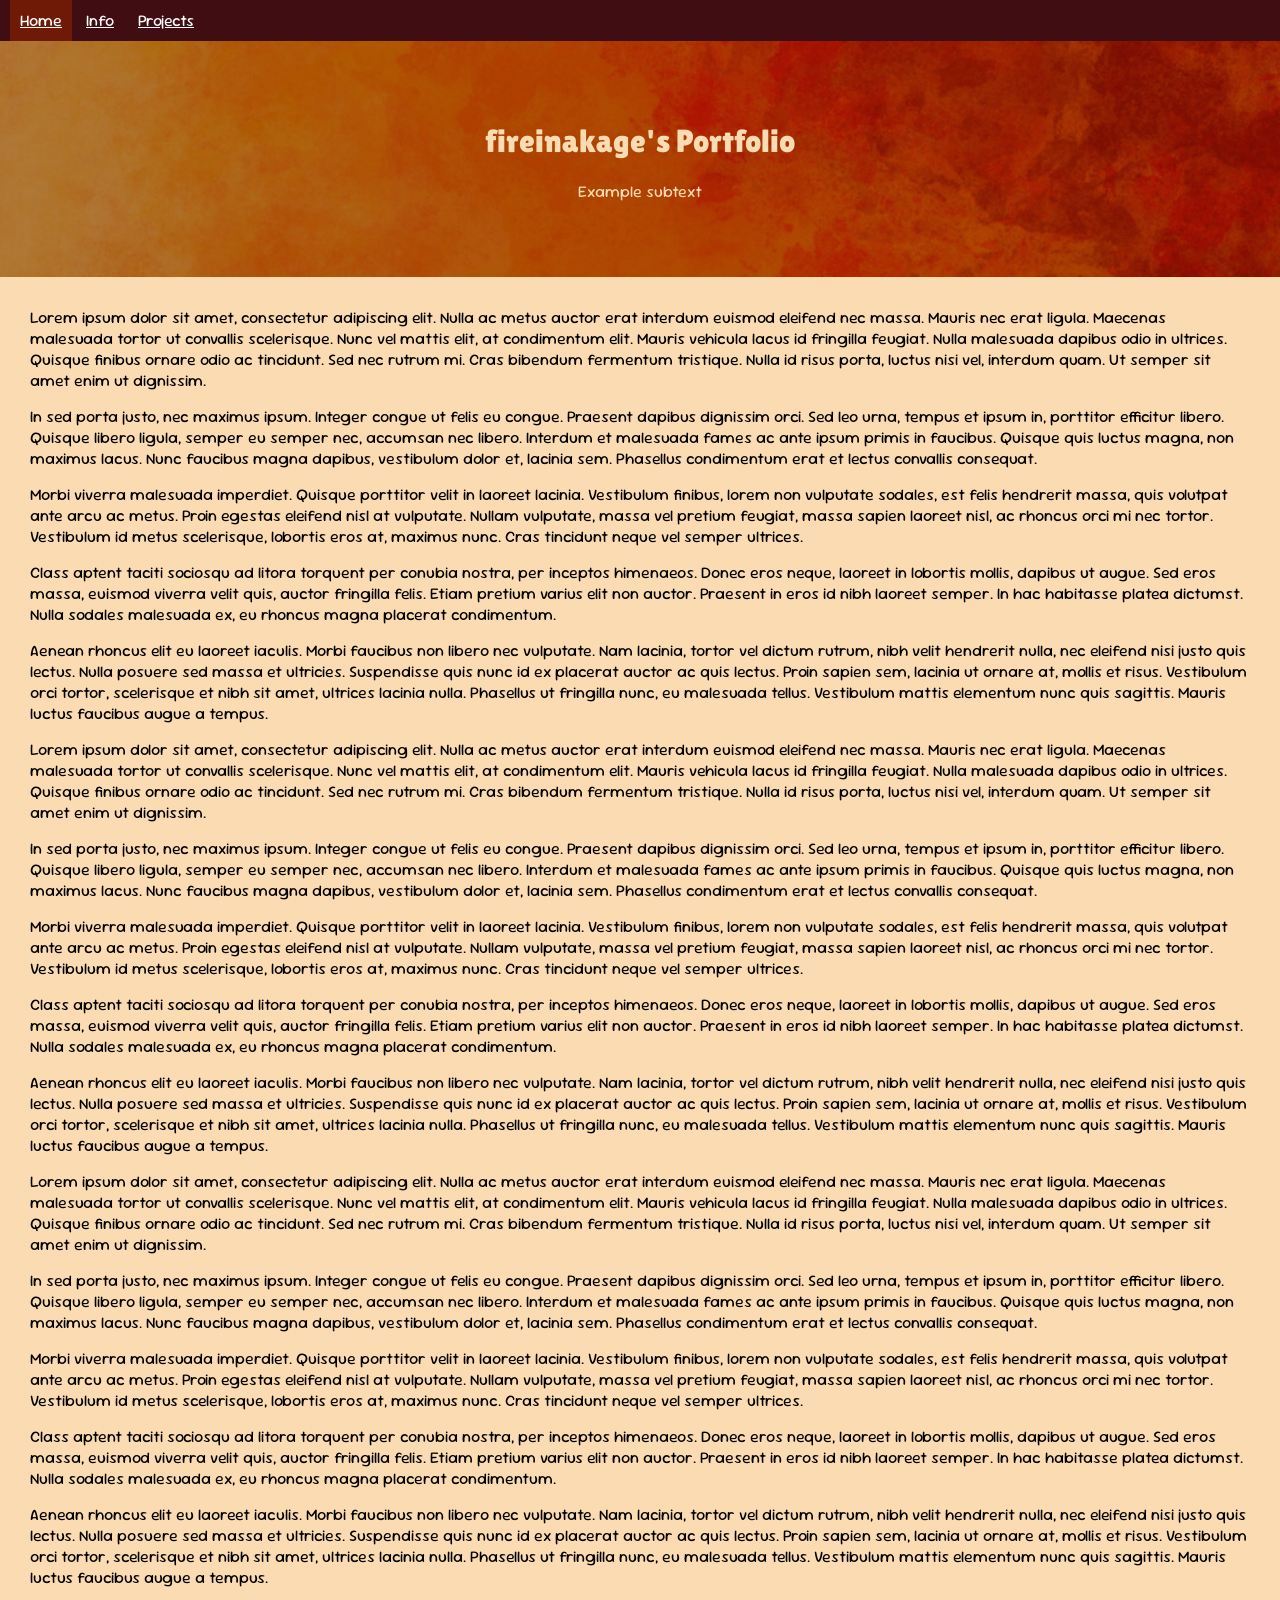
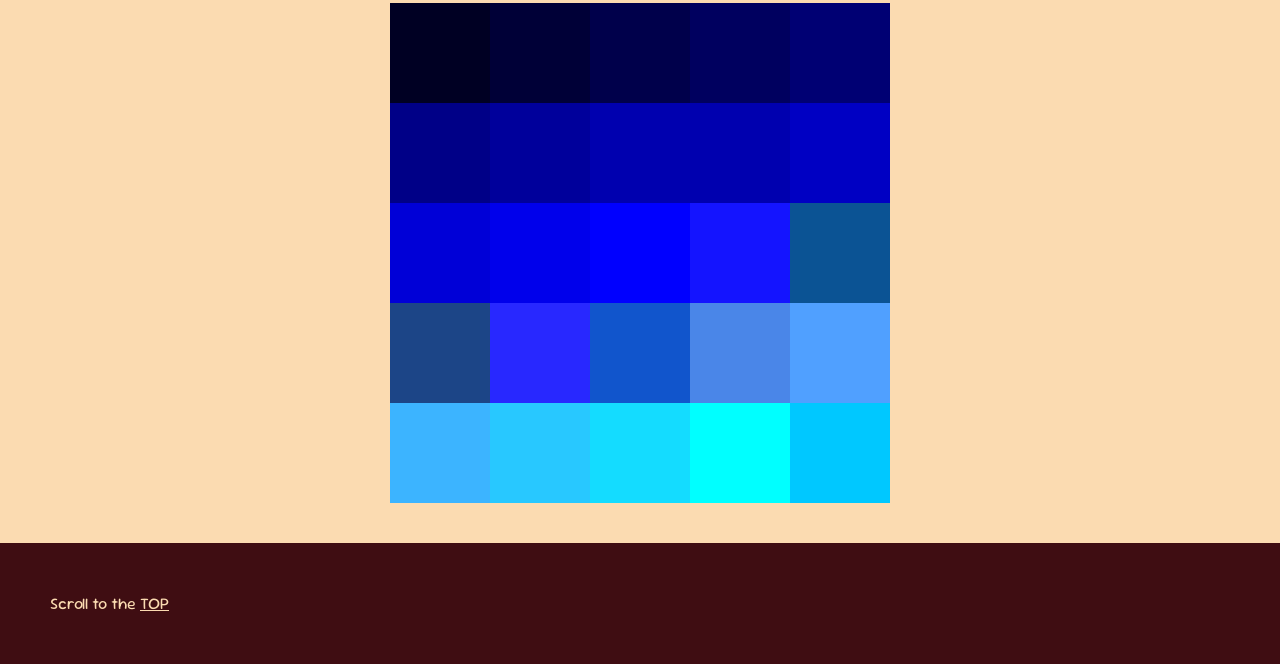
==== index.html @ 693ea0b7 "Refactor code structure for improved readability and maintainability" ====
<!DOCTYPE html>
<html>

<head>
    <title>fireinakage's Portfolio</title>
    <link rel="stylesheet" href="styles.css">
    <link rel="icon" type="image/x-icon" href="images/favicon.svg">
</head>

<body>
    <nav>
        <a id="activepage" href="/">Home</a>
        <a href="info.html">Info</a>
        <a href="projects/">Projects</a>
    </nav>
    <div class="header">
        <h1>fireinakage's Portfolio</h1>
        <p>Example subtext</p>
    </div>
    <div id="body">
        <p>Lorem ipsum dolor sit amet, consectetur adipiscing elit. Nulla ac metus auctor erat interdum euismod eleifend nec
            massa. Mauris nec erat ligula. Maecenas malesuada tortor ut convallis scelerisque. Nunc vel mattis elit, at
            condimentum elit. Mauris vehicula lacus id fringilla feugiat. Nulla malesuada dapibus odio in ultrices. Quisque
            finibus ornare odio ac tincidunt. Sed nec rutrum mi. Cras bibendum fermentum tristique. Nulla id risus porta,
            luctus nisi vel, interdum quam. Ut semper sit amet enim ut dignissim.</p>
        <p>In sed porta justo, nec maximus ipsum. Integer congue ut felis eu congue. Praesent dapibus dignissim orci. Sed
            leo urna, tempus et ipsum in, porttitor efficitur libero. Quisque libero ligula, semper eu semper nec, accumsan
            nec libero. Interdum et malesuada fames ac ante ipsum primis in faucibus. Quisque quis luctus magna, non maximus
            lacus. Nunc faucibus magna dapibus, vestibulum dolor et, lacinia sem. Phasellus condimentum erat et lectus
            convallis consequat.</p>
        <p>Morbi viverra malesuada imperdiet. Quisque porttitor velit in laoreet lacinia. Vestibulum finibus, lorem non
            vulputate sodales, est felis hendrerit massa, quis volutpat ante arcu ac metus. Proin egestas eleifend nisl at
            vulputate. Nullam vulputate, massa vel pretium feugiat, massa sapien laoreet nisl, ac rhoncus orci mi nec
            tortor. Vestibulum id metus scelerisque, lobortis eros at, maximus nunc. Cras tincidunt neque vel semper
            ultrices.</p>
        <p>Class aptent taciti sociosqu ad litora torquent per conubia nostra, per inceptos himenaeos. Donec eros neque,
            laoreet in lobortis mollis, dapibus ut augue. Sed eros massa, euismod viverra velit quis, auctor fringilla
            felis. Etiam pretium varius elit non auctor. Praesent in eros id nibh laoreet semper. In hac habitasse platea
            dictumst. Nulla sodales malesuada ex, eu rhoncus magna placerat condimentum.</p>
        <p>Aenean rhoncus elit eu laoreet iaculis. Morbi faucibus non libero nec vulputate. Nam lacinia, tortor vel dictum
            rutrum, nibh velit hendrerit nulla, nec eleifend nisi justo quis lectus. Nulla posuere sed massa et ultricies.
            Suspendisse quis nunc id ex placerat auctor ac quis lectus. Proin sapien sem, lacinia ut ornare at, mollis et
            risus. Vestibulum orci tortor, scelerisque et nibh sit amet, ultrices lacinia nulla. Phasellus ut fringilla
            nunc, eu malesuada tellus. Vestibulum mattis elementum nunc quis sagittis. Mauris luctus faucibus augue a
            tempus.</p>
        <p>Lorem ipsum dolor sit amet, consectetur adipiscing elit. Nulla ac metus auctor erat interdum euismod eleifend nec
            massa. Mauris nec erat ligula. Maecenas malesuada tortor ut convallis scelerisque. Nunc vel mattis elit, at
            condimentum elit. Mauris vehicula lacus id fringilla feugiat. Nulla malesuada dapibus odio in ultrices. Quisque
            finibus ornare odio ac tincidunt. Sed nec rutrum mi. Cras bibendum fermentum tristique. Nulla id risus porta,
            luctus nisi vel, interdum quam. Ut semper sit amet enim ut dignissim.</p>
        <p>In sed porta justo, nec maximus ipsum. Integer congue ut felis eu congue. Praesent dapibus dignissim orci. Sed
            leo urna, tempus et ipsum in, porttitor efficitur libero. Quisque libero ligula, semper eu semper nec, accumsan
            nec libero. Interdum et malesuada fames ac ante ipsum primis in faucibus. Quisque quis luctus magna, non maximus
            lacus. Nunc faucibus magna dapibus, vestibulum dolor et, lacinia sem. Phasellus condimentum erat et lectus
            convallis consequat.</p>
        <p>Morbi viverra malesuada imperdiet. Quisque porttitor velit in laoreet lacinia. Vestibulum finibus, lorem non
            vulputate sodales, est felis hendrerit massa, quis volutpat ante arcu ac metus. Proin egestas eleifend nisl at
            vulputate. Nullam vulputate, massa vel pretium feugiat, massa sapien laoreet nisl, ac rhoncus orci mi nec
            tortor. Vestibulum id metus scelerisque, lobortis eros at, maximus nunc. Cras tincidunt neque vel semper
            ultrices.</p>
        <p>Class aptent taciti sociosqu ad litora torquent per conubia nostra, per inceptos himenaeos. Donec eros neque,
            laoreet in lobortis mollis, dapibus ut augue. Sed eros massa, euismod viverra velit quis, auctor fringilla
            felis. Etiam pretium varius elit non auctor. Praesent in eros id nibh laoreet semper. In hac habitasse platea
            dictumst. Nulla sodales malesuada ex, eu rhoncus magna placerat condimentum.</p>
        <p>Aenean rhoncus elit eu laoreet iaculis. Morbi faucibus non libero nec vulputate. Nam lacinia, tortor vel dictum
            rutrum, nibh velit hendrerit nulla, nec eleifend nisi justo quis lectus. Nulla posuere sed massa et ultricies.
            Suspendisse quis nunc id ex placerat auctor ac quis lectus. Proin sapien sem, lacinia ut ornare at, mollis et
            risus. Vestibulum orci tortor, scelerisque et nibh sit amet, ultrices lacinia nulla. Phasellus ut fringilla
            nunc, eu malesuada tellus. Vestibulum mattis elementum nunc quis sagittis. Mauris luctus faucibus augue a
            tempus.</p>
        <p>Lorem ipsum dolor sit amet, consectetur adipiscing elit. Nulla ac metus auctor erat interdum euismod eleifend nec
            massa. Mauris nec erat ligula. Maecenas malesuada tortor ut convallis scelerisque. Nunc vel mattis elit, at
            condimentum elit. Mauris vehicula lacus id fringilla feugiat. Nulla malesuada dapibus odio in ultrices. Quisque
            finibus ornare odio ac tincidunt. Sed nec rutrum mi. Cras bibendum fermentum tristique. Nulla id risus porta,
            luctus nisi vel, interdum quam. Ut semper sit amet enim ut dignissim.</p>
        <p>In sed porta justo, nec maximus ipsum. Integer congue ut felis eu congue. Praesent dapibus dignissim orci. Sed
            leo urna, tempus et ipsum in, porttitor efficitur libero. Quisque libero ligula, semper eu semper nec, accumsan
            nec libero. Interdum et malesuada fames ac ante ipsum primis in faucibus. Quisque quis luctus magna, non maximus
            lacus. Nunc faucibus magna dapibus, vestibulum dolor et, lacinia sem. Phasellus condimentum erat et lectus
            convallis consequat.</p>
        <p>Morbi viverra malesuada imperdiet. Quisque porttitor velit in laoreet lacinia. Vestibulum finibus, lorem non
            vulputate sodales, est felis hendrerit massa, quis volutpat ante arcu ac metus. Proin egestas eleifend nisl at
            vulputate. Nullam vulputate, massa vel pretium feugiat, massa sapien laoreet nisl, ac rhoncus orci mi nec
            tortor. Vestibulum id metus scelerisque, lobortis eros at, maximus nunc. Cras tincidunt neque vel semper
            ultrices.</p>
        <p>Class aptent taciti sociosqu ad litora torquent per conubia nostra, per inceptos himenaeos. Donec eros neque,
            laoreet in lobortis mollis, dapibus ut augue. Sed eros massa, euismod viverra velit quis, auctor fringilla
            felis. Etiam pretium varius elit non auctor. Praesent in eros id nibh laoreet semper. In hac habitasse platea
            dictumst. Nulla sodales malesuada ex, eu rhoncus magna placerat condimentum.</p>
        <p>Aenean rhoncus elit eu laoreet iaculis. Morbi faucibus non libero nec vulputate. Nam lacinia, tortor vel dictum
            rutrum, nibh velit hendrerit nulla, nec eleifend nisi justo quis lectus. Nulla posuere sed massa et ultricies.
            Suspendisse quis nunc id ex placerat auctor ac quis lectus. Proin sapien sem, lacinia ut ornare at, mollis et
            risus. Vestibulum orci tortor, scelerisque et nibh sit amet, ultrices lacinia nulla. Phasellus ut fringilla
            nunc, eu malesuada tellus. Vestibulum mattis elementum nunc quis sagittis. Mauris luctus faucibus augue a
            tempus.</p>

        <img src="images/blueimg.png" alt="a grid of different blue pixels">
    </div>
    
    <div class="footer">
        <p> Scroll to the <a href="#activepage"> TOP</a></p>
    </div>
    <script src="main.js"></script>
</body>

</html>
---- styles.css ----
@import url('https://fonts.googleapis.com/css2?family=Lilita+One&family=Sour+Gummy:ital,wght@0,100..900;1,100..900&display=swap');

:root { 
    --navajo-white: #fbdbb1ff;
    --sunlit-clay: #fcb35fff;
    --pumpkin-spice: #ff8c42ff;
    --molten-lava-lighter: rgb(136, 40, 19);
    --molten-lava: #6f1a07ff;
    --rich-mahogany: #3f0d12ff; 
}

html {
    scroll-behavior: smooth;
}

body {
    margin: 0px;
    font-family: "Sour Gummy", sans-serif;
    font-optical-sizing: auto;
    font-weight: 400;
    font-style: normal;
    font-variation-settings:
        "wdth" 100;
    overflow-x: hidden;
    min-height: 100dvh;
    display: flex;
    flex-direction: column;
    background: var(--navajo-white);
}

#body {
    margin: 15px;
    margin-bottom: 40px; 
}


nav {
    padding: 10px;
    background: var(--rich-mahogany);
}

nav a {
    color: #FFFFFF;
    padding: 10px;
    margin: 0px;
}

nav a:hover {
    background: var(--molten-lava-lighter);
}

nav a:active {
    background: rgb(170, 58, 32);;
}

#activepage {
    background: var(--molten-lava);
}

nav a:visited {
    color: #FFFFFF;
    padding: 10px;
    margin: 0px;
}

h1 {
    font-family: "Lilita One", sans-serif;
    font-weight: 400;
    font-style: normal;
}

.header {
    background-image: url("images/headerorange.jpg");
    /* Image taken from: https://stock.adobe.com/search?k=red+orange+abstract&asset_id=559618983 */
    background-size: cover;
    text-align: center;
    padding: 60px;
    margin: 0px;
    color: var(--navajo-white);

    background-color: rgba(111,26,7, 0.55);
    background-blend-mode: multiply;
}

p {
    margin: 15px;
}

#footer {
    margin: 0;
}

.footer {
    padding: 35px;
    background: var(--rich-mahogany);
    color: var(--navajo-white);
    margin-top: auto;
    margin-bottom: 0px;
    vertical-align: bottom;
}

.footer a {
    color: var(--navajo-white);
}

.footer a:hover {
    color: #FFFFFF;
}

img {
    margin: auto;
    display: block;
    width: 500px;
}

button {
    margin: 15px;
    color: #FFFFFF;
    background: #2f2f7e;
    border: black 2px solid;
    font-family: "Sour Gummy", sans-serif;
    font-optical-sizing: auto;
    font-weight: 400;
    font-style: normal;
    font-variation-settings:
        "wdth" 100;
    overflow-x: hidden;
}

button:hover {
    background: #4c4ca8;
    cursor: pointer; 
}


button.ripple, .ripple {
    position: relative;
    overflow: hidden;
}

.ripple-effect {
    position: absolute;
    border-radius: 50%;
    transform: scale(0);
    background: rgba(255,255,255,0.6);
    animation: ripple 600ms linear;
    pointer-events: none;
    opacity: 0.75;
}

@keyframes ripple {
    to {
        transform: scale(4);
        opacity: 0;
    }
}


/* Table Styling */

table {
    border: var(--rich-mahogany) 3px solid;
    margin: 30px;
    margin-left: 25px;
    margin-right: 25px;
    border-collapse: collapse;
    background: var(--sunlit-clay);
    color: var(--molten-lava);
}

tr, th, td {
    border: var(--navajo-white) 1px solid;
    border-collapse: collapse;
    padding: 10px;
}

th {
    text-align: center;
    text-decoration: underline;
    background: var(--rich-mahogany);
    color: #ffffff;
}

td {
    text-align: left;
}

.odd {
    background: rgb(218, 126, 69);
}

table a {
    color: var(--molten-lava);
}

table a:visited {
    color: var(--molten-lava);
}

table a:hover {
    color: rgb(158, 49, 24);
}
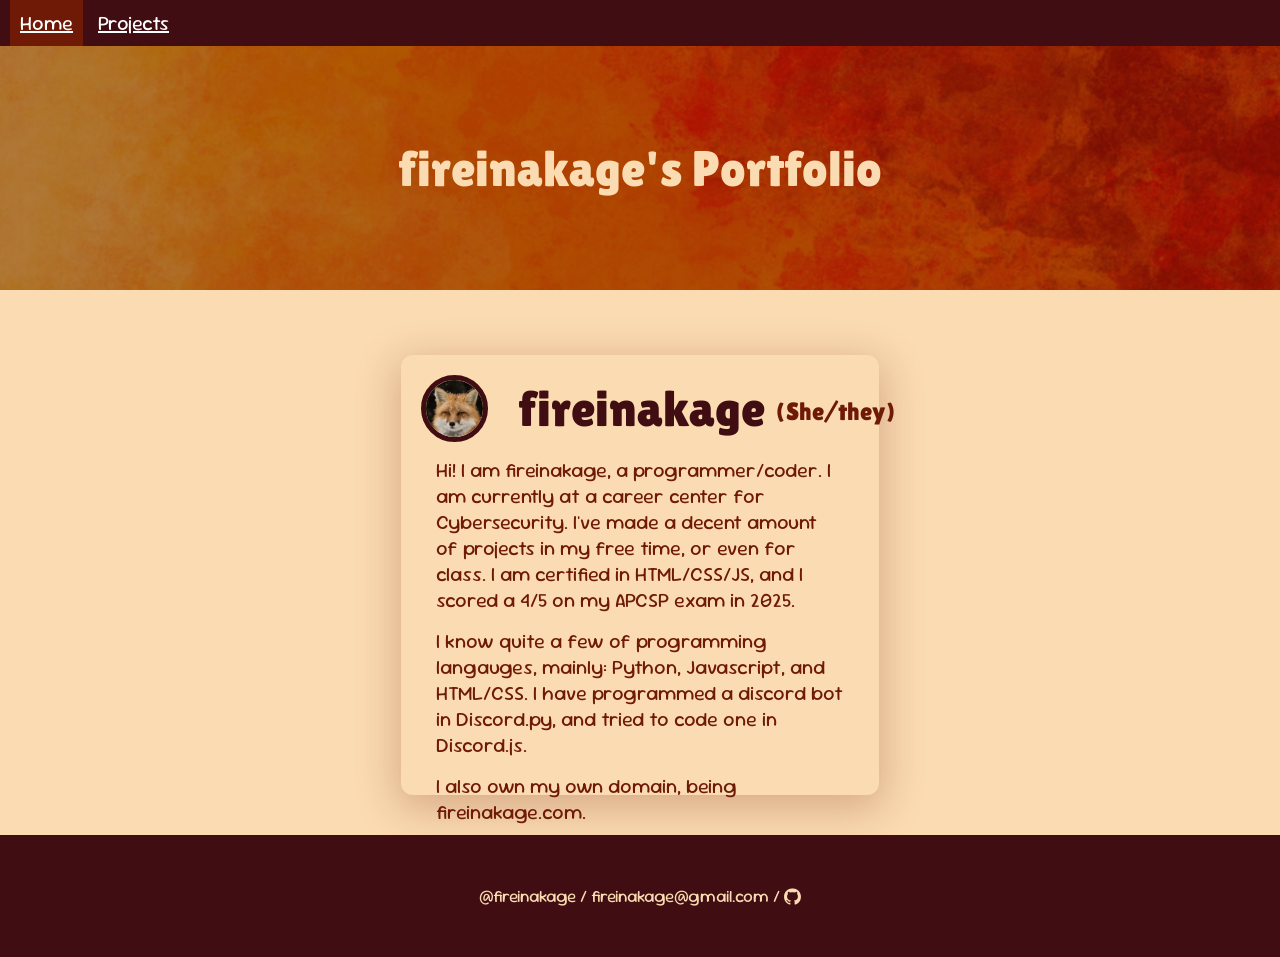
==== commit 0ad4d922: "Refactor code structure for improved readability and maintainability" ====
--- a/index.html
+++ b/index.html
@@ -10,95 +10,28 @@
 <body>
     <nav>
         <a id="activepage" href="/">Home</a>
-        <a href="info.html">Info</a>
         <a href="projects/">Projects</a>
     </nav>
     <div class="header">
         <h1>fireinakage's Portfolio</h1>
-        <p>Example subtext</p>
     </div>
     <div id="body">
-        <p>Lorem ipsum dolor sit amet, consectetur adipiscing elit. Nulla ac metus auctor erat interdum euismod eleifend nec
-            massa. Mauris nec erat ligula. Maecenas malesuada tortor ut convallis scelerisque. Nunc vel mattis elit, at
-            condimentum elit. Mauris vehicula lacus id fringilla feugiat. Nulla malesuada dapibus odio in ultrices. Quisque
-            finibus ornare odio ac tincidunt. Sed nec rutrum mi. Cras bibendum fermentum tristique. Nulla id risus porta,
-            luctus nisi vel, interdum quam. Ut semper sit amet enim ut dignissim.</p>
-        <p>In sed porta justo, nec maximus ipsum. Integer congue ut felis eu congue. Praesent dapibus dignissim orci. Sed
-            leo urna, tempus et ipsum in, porttitor efficitur libero. Quisque libero ligula, semper eu semper nec, accumsan
-            nec libero. Interdum et malesuada fames ac ante ipsum primis in faucibus. Quisque quis luctus magna, non maximus
-            lacus. Nunc faucibus magna dapibus, vestibulum dolor et, lacinia sem. Phasellus condimentum erat et lectus
-            convallis consequat.</p>
-        <p>Morbi viverra malesuada imperdiet. Quisque porttitor velit in laoreet lacinia. Vestibulum finibus, lorem non
-            vulputate sodales, est felis hendrerit massa, quis volutpat ante arcu ac metus. Proin egestas eleifend nisl at
-            vulputate. Nullam vulputate, massa vel pretium feugiat, massa sapien laoreet nisl, ac rhoncus orci mi nec
-            tortor. Vestibulum id metus scelerisque, lobortis eros at, maximus nunc. Cras tincidunt neque vel semper
-            ultrices.</p>
-        <p>Class aptent taciti sociosqu ad litora torquent per conubia nostra, per inceptos himenaeos. Donec eros neque,
-            laoreet in lobortis mollis, dapibus ut augue. Sed eros massa, euismod viverra velit quis, auctor fringilla
-            felis. Etiam pretium varius elit non auctor. Praesent in eros id nibh laoreet semper. In hac habitasse platea
-            dictumst. Nulla sodales malesuada ex, eu rhoncus magna placerat condimentum.</p>
-        <p>Aenean rhoncus elit eu laoreet iaculis. Morbi faucibus non libero nec vulputate. Nam lacinia, tortor vel dictum
-            rutrum, nibh velit hendrerit nulla, nec eleifend nisi justo quis lectus. Nulla posuere sed massa et ultricies.
-            Suspendisse quis nunc id ex placerat auctor ac quis lectus. Proin sapien sem, lacinia ut ornare at, mollis et
-            risus. Vestibulum orci tortor, scelerisque et nibh sit amet, ultrices lacinia nulla. Phasellus ut fringilla
-            nunc, eu malesuada tellus. Vestibulum mattis elementum nunc quis sagittis. Mauris luctus faucibus augue a
-            tempus.</p>
-        <p>Lorem ipsum dolor sit amet, consectetur adipiscing elit. Nulla ac metus auctor erat interdum euismod eleifend nec
-            massa. Mauris nec erat ligula. Maecenas malesuada tortor ut convallis scelerisque. Nunc vel mattis elit, at
-            condimentum elit. Mauris vehicula lacus id fringilla feugiat. Nulla malesuada dapibus odio in ultrices. Quisque
-            finibus ornare odio ac tincidunt. Sed nec rutrum mi. Cras bibendum fermentum tristique. Nulla id risus porta,
-            luctus nisi vel, interdum quam. Ut semper sit amet enim ut dignissim.</p>
-        <p>In sed porta justo, nec maximus ipsum. Integer congue ut felis eu congue. Praesent dapibus dignissim orci. Sed
-            leo urna, tempus et ipsum in, porttitor efficitur libero. Quisque libero ligula, semper eu semper nec, accumsan
-            nec libero. Interdum et malesuada fames ac ante ipsum primis in faucibus. Quisque quis luctus magna, non maximus
-            lacus. Nunc faucibus magna dapibus, vestibulum dolor et, lacinia sem. Phasellus condimentum erat et lectus
-            convallis consequat.</p>
-        <p>Morbi viverra malesuada imperdiet. Quisque porttitor velit in laoreet lacinia. Vestibulum finibus, lorem non
-            vulputate sodales, est felis hendrerit massa, quis volutpat ante arcu ac metus. Proin egestas eleifend nisl at
-            vulputate. Nullam vulputate, massa vel pretium feugiat, massa sapien laoreet nisl, ac rhoncus orci mi nec
-            tortor. Vestibulum id metus scelerisque, lobortis eros at, maximus nunc. Cras tincidunt neque vel semper
-            ultrices.</p>
-        <p>Class aptent taciti sociosqu ad litora torquent per conubia nostra, per inceptos himenaeos. Donec eros neque,
-            laoreet in lobortis mollis, dapibus ut augue. Sed eros massa, euismod viverra velit quis, auctor fringilla
-            felis. Etiam pretium varius elit non auctor. Praesent in eros id nibh laoreet semper. In hac habitasse platea
-            dictumst. Nulla sodales malesuada ex, eu rhoncus magna placerat condimentum.</p>
-        <p>Aenean rhoncus elit eu laoreet iaculis. Morbi faucibus non libero nec vulputate. Nam lacinia, tortor vel dictum
-            rutrum, nibh velit hendrerit nulla, nec eleifend nisi justo quis lectus. Nulla posuere sed massa et ultricies.
-            Suspendisse quis nunc id ex placerat auctor ac quis lectus. Proin sapien sem, lacinia ut ornare at, mollis et
-            risus. Vestibulum orci tortor, scelerisque et nibh sit amet, ultrices lacinia nulla. Phasellus ut fringilla
-            nunc, eu malesuada tellus. Vestibulum mattis elementum nunc quis sagittis. Mauris luctus faucibus augue a
-            tempus.</p>
-        <p>Lorem ipsum dolor sit amet, consectetur adipiscing elit. Nulla ac metus auctor erat interdum euismod eleifend nec
-            massa. Mauris nec erat ligula. Maecenas malesuada tortor ut convallis scelerisque. Nunc vel mattis elit, at
-            condimentum elit. Mauris vehicula lacus id fringilla feugiat. Nulla malesuada dapibus odio in ultrices. Quisque
-            finibus ornare odio ac tincidunt. Sed nec rutrum mi. Cras bibendum fermentum tristique. Nulla id risus porta,
-            luctus nisi vel, interdum quam. Ut semper sit amet enim ut dignissim.</p>
-        <p>In sed porta justo, nec maximus ipsum. Integer congue ut felis eu congue. Praesent dapibus dignissim orci. Sed
-            leo urna, tempus et ipsum in, porttitor efficitur libero. Quisque libero ligula, semper eu semper nec, accumsan
-            nec libero. Interdum et malesuada fames ac ante ipsum primis in faucibus. Quisque quis luctus magna, non maximus
-            lacus. Nunc faucibus magna dapibus, vestibulum dolor et, lacinia sem. Phasellus condimentum erat et lectus
-            convallis consequat.</p>
-        <p>Morbi viverra malesuada imperdiet. Quisque porttitor velit in laoreet lacinia. Vestibulum finibus, lorem non
-            vulputate sodales, est felis hendrerit massa, quis volutpat ante arcu ac metus. Proin egestas eleifend nisl at
-            vulputate. Nullam vulputate, massa vel pretium feugiat, massa sapien laoreet nisl, ac rhoncus orci mi nec
-            tortor. Vestibulum id metus scelerisque, lobortis eros at, maximus nunc. Cras tincidunt neque vel semper
-            ultrices.</p>
-        <p>Class aptent taciti sociosqu ad litora torquent per conubia nostra, per inceptos himenaeos. Donec eros neque,
-            laoreet in lobortis mollis, dapibus ut augue. Sed eros massa, euismod viverra velit quis, auctor fringilla
-            felis. Etiam pretium varius elit non auctor. Praesent in eros id nibh laoreet semper. In hac habitasse platea
-            dictumst. Nulla sodales malesuada ex, eu rhoncus magna placerat condimentum.</p>
-        <p>Aenean rhoncus elit eu laoreet iaculis. Morbi faucibus non libero nec vulputate. Nam lacinia, tortor vel dictum
-            rutrum, nibh velit hendrerit nulla, nec eleifend nisi justo quis lectus. Nulla posuere sed massa et ultricies.
-            Suspendisse quis nunc id ex placerat auctor ac quis lectus. Proin sapien sem, lacinia ut ornare at, mollis et
-            risus. Vestibulum orci tortor, scelerisque et nibh sit amet, ultrices lacinia nulla. Phasellus ut fringilla
-            nunc, eu malesuada tellus. Vestibulum mattis elementum nunc quis sagittis. Mauris luctus faucibus augue a
-            tempus.</p>
-
-        <img src="images/blueimg.png" alt="a grid of different blue pixels">
+        <div id="card">
+            <div id="top"> 
+                <img src="images/profilepicture.jpg" onContextMenu="return false;" draggable="false" alt="A fox in the snow">
+                <h1>fireinakage</h1>
+                <h1 id="pronouns">(She/they)</h1>
+            </div>
+            <div>
+                <p>Hi! I am fireinakage, a programmer/coder. I am currently at a career center for Cybersecurity. I've made a decent amount of projects in my free time, or even for class. I am certified in HTML/CSS/JS, and I scored a 4/5 on my APCSP exam in 2025. </p>
+                <p>I know quite a few of programming langauges, mainly: Python, Javascript, and HTML/CSS. I have programmed a discord bot in Discord.py, and tried to code one in Discord.js.</p>
+                <p>I also own my own domain, being fireinakage.com. </p>
+            </div>
+        </div>
     </div>
     
     <div class="footer">
-        <p> Scroll to the <a href="#activepage"> TOP</a></p>
+        <p> @fireinakage / fireinakage@gmail.com / <a href="https://github.com/fireinakage"><img src="images/github.svg" alt="Github logo"></a> </p>
     </div>
     <script src="main.js"></script>
 </body>
--- a/styles.css
+++ b/styles.css
@@ -37,6 +37,7 @@
 nav {
     padding: 10px;
     background: var(--rich-mahogany);
+    font-size: 20px;
 }
 
 nav a {
@@ -67,6 +68,11 @@
     font-family: "Lilita One", sans-serif;
     font-weight: 400;
     font-style: normal;
+    font-size: 50px;
+}
+
+.header p {
+    font-size: 25px;
 }
 
 .header {
@@ -96,7 +102,9 @@
     color: var(--navajo-white);
     margin-top: auto;
     margin-bottom: 0px;
-    vertical-align: bottom;
+    vertical-align: middle;
+    text-align: center;
+    font-size: 17px
 }
 
 .footer a {
@@ -105,6 +113,13 @@
 
 .footer a:hover {
     color: #FFFFFF;
+}
+
+.footer img {
+    display: inline;
+    width: 17px;
+    height: 17px;
+    vertical-align: -3px;
 }
 
 img {
@@ -199,4 +214,56 @@
 
 table a:hover {
     color: rgb(158, 49, 24);
+}
+
+#card {
+    background: var(--navajo-white);
+    /* border: var(--sunlit-clay) 3px solid; */
+    margin: auto;
+    margin-top: 50px;
+    width: 35%;
+    height: 400px;
+    box-shadow: 0px 10px 40px 4px rgba(111, 26, 7, 0.25);
+    border-radius: 12px;
+    padding: 20px;
+    display: flex;
+    display: flex;
+    flex-direction: column;    /* Allows elements to stack vertically if you add text */
+    justify-content: flex-start; /* Aligns contents to the top */
+    align-items: flex-start;    /* Aligns contents to the left */
+}
+
+#card #top {
+    display: flex;
+    flex-direction: row;
+    justify-content: flex-start;
+    align-items: center;
+}
+
+#card img {
+    width: 13%;
+    height: auto;
+    border-radius: 100%;
+    margin: 0px;
+    padding: 0px;
+    border: var(--rich-mahogany) 5px solid;
+}
+
+#card h1{
+    margin: 0 0 0 30px;
+    color: var(--rich-mahogany);
+    text-align: left;
+}
+
+#card #pronouns {
+     margin-left: 10px;
+     margin-top: 6px;
+    color: var(--molten-lava);
+    text-align: left;
+    font-size: 25px;
+}
+
+#card p {
+    color: var(--molten-lava);
+    font-size: 20px;
 }
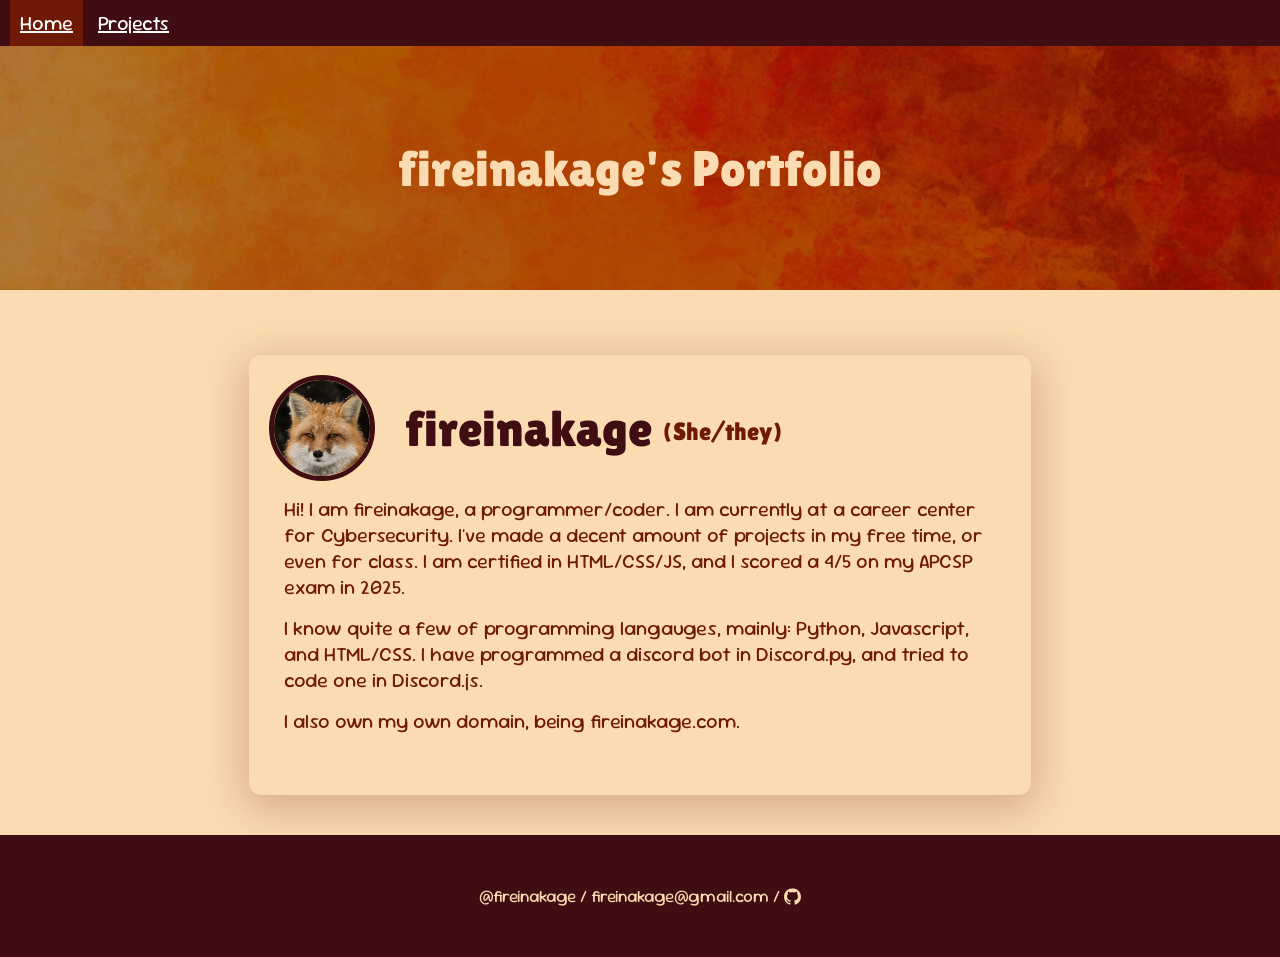
==== commit 2d7717df: "Enhance accessibility by disabling context menu on profile elements and add selection color to style" ====
--- a/index.html
+++ b/index.html
@@ -16,16 +16,16 @@
         <h1>fireinakage's Portfolio</h1>
     </div>
     <div id="body">
-        <div id="card">
+        <div id="card" onContextMenu="return false;">
             <div id="top"> 
                 <img src="images/profilepicture.jpg" onContextMenu="return false;" draggable="false" alt="A fox in the snow">
                 <h1>fireinakage</h1>
                 <h1 id="pronouns">(She/they)</h1>
             </div>
             <div>
-                <p>Hi! I am fireinakage, a programmer/coder. I am currently at a career center for Cybersecurity. I've made a decent amount of projects in my free time, or even for class. I am certified in HTML/CSS/JS, and I scored a 4/5 on my APCSP exam in 2025. </p>
-                <p>I know quite a few of programming langauges, mainly: Python, Javascript, and HTML/CSS. I have programmed a discord bot in Discord.py, and tried to code one in Discord.js.</p>
-                <p>I also own my own domain, being fireinakage.com. </p>
+                <p onContextMenu="return false;">Hi! I am fireinakage, a programmer/coder. I am currently at a career center for Cybersecurity. I've made a decent amount of projects in my free time, or even for class. I am certified in HTML/CSS/JS, and I scored a 4/5 on my APCSP exam in 2025. </p>
+                <p onContextMenu="return false;">I know quite a few of programming langauges, mainly: Python, Javascript, and HTML/CSS. I have programmed a discord bot in Discord.py, and tried to code one in Discord.js.</p>
+                <p onContextMenu="return false;">I also own my own domain, being fireinakage.com. </p>
             </div>
         </div>
     </div>
--- a/styles.css
+++ b/styles.css
@@ -7,6 +7,10 @@
     --molten-lava-lighter: rgb(136, 40, 19);
     --molten-lava: #6f1a07ff;
     --rich-mahogany: #3f0d12ff; 
+}
+
+::selection {
+    background-color: var(--sunlit-clay);
 }
 
 html {
@@ -222,6 +226,7 @@
     margin: auto;
     margin-top: 50px;
     width: 35%;
+    min-width: 742px;
     height: 400px;
     box-shadow: 0px 10px 40px 4px rgba(111, 26, 7, 0.25);
     border-radius: 12px;
@@ -266,4 +271,10 @@
 #card p {
     color: var(--molten-lava);
     font-size: 20px;
-}+}
+
+/* @media screen and (max-width: 1000px) {
+    #card {
+        width: 75%;
+    }
+} */
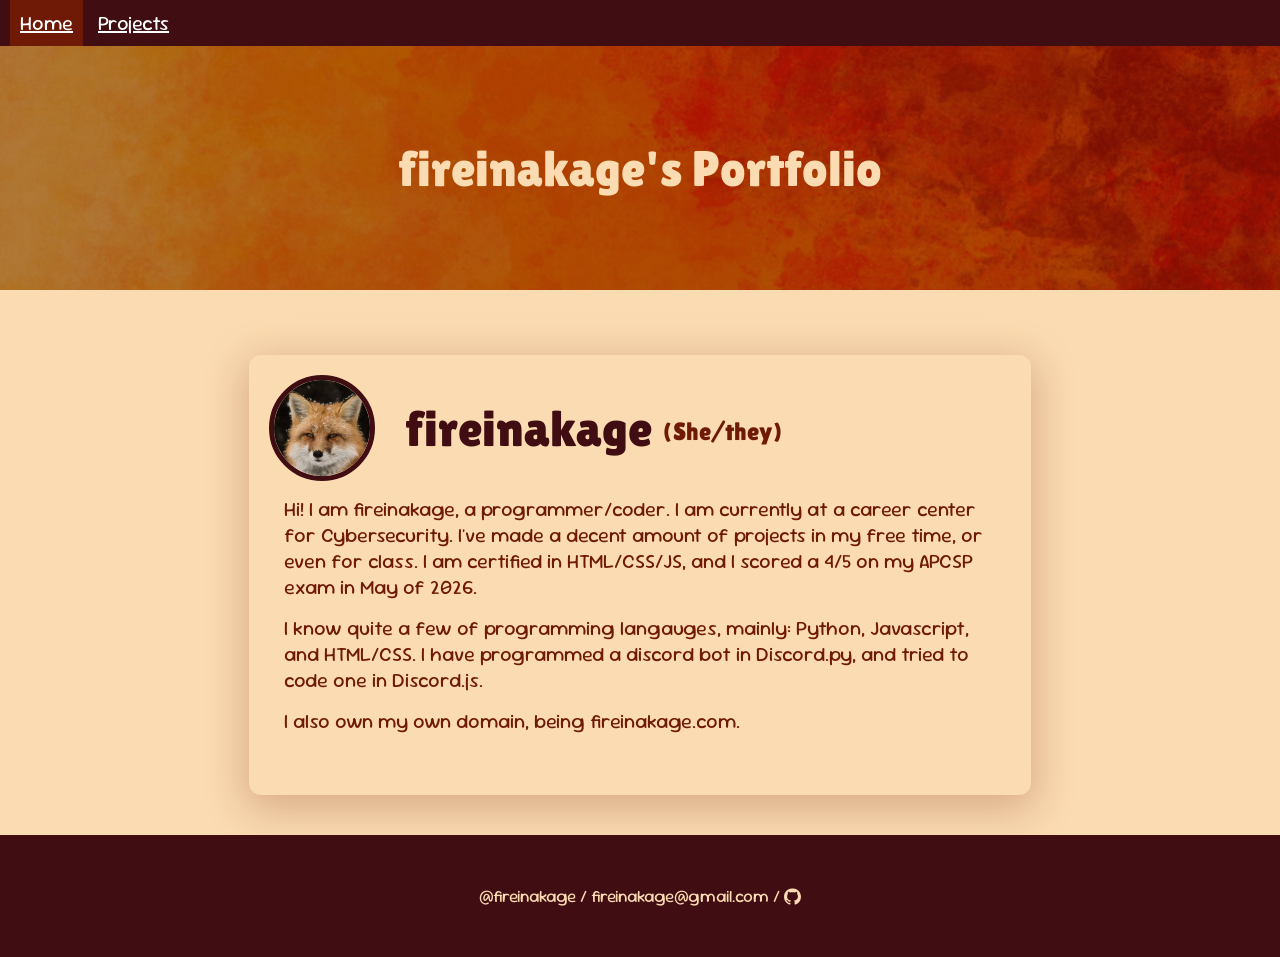
==== commit 69b409ad: "Update APCSP exam year in portfolio description" ====
--- a/index.html
+++ b/index.html
@@ -16,16 +16,16 @@
         <h1>fireinakage's Portfolio</h1>
     </div>
     <div id="body">
-        <div id="card" onContextMenu="return false;">
+        <div id="card">
             <div id="top"> 
                 <img src="images/profilepicture.jpg" onContextMenu="return false;" draggable="false" alt="A fox in the snow">
                 <h1>fireinakage</h1>
                 <h1 id="pronouns">(She/they)</h1>
             </div>
             <div>
-                <p onContextMenu="return false;">Hi! I am fireinakage, a programmer/coder. I am currently at a career center for Cybersecurity. I've made a decent amount of projects in my free time, or even for class. I am certified in HTML/CSS/JS, and I scored a 4/5 on my APCSP exam in 2025. </p>
-                <p onContextMenu="return false;">I know quite a few of programming langauges, mainly: Python, Javascript, and HTML/CSS. I have programmed a discord bot in Discord.py, and tried to code one in Discord.js.</p>
-                <p onContextMenu="return false;">I also own my own domain, being fireinakage.com. </p>
+                <p>Hi! I am fireinakage, a programmer/coder. I am currently at a career center for Cybersecurity. I've made a decent amount of projects in my free time, or even for class. I am certified in HTML/CSS/JS, and I scored a 4/5 on my APCSP exam in May of 2026. </p>
+                <p>I know quite a few of programming langauges, mainly: Python, Javascript, and HTML/CSS. I have programmed a discord bot in Discord.py, and tried to code one in Discord.js.</p>
+                <p>I also own my own domain, being fireinakage.com. </p>
             </div>
         </div>
     </div>
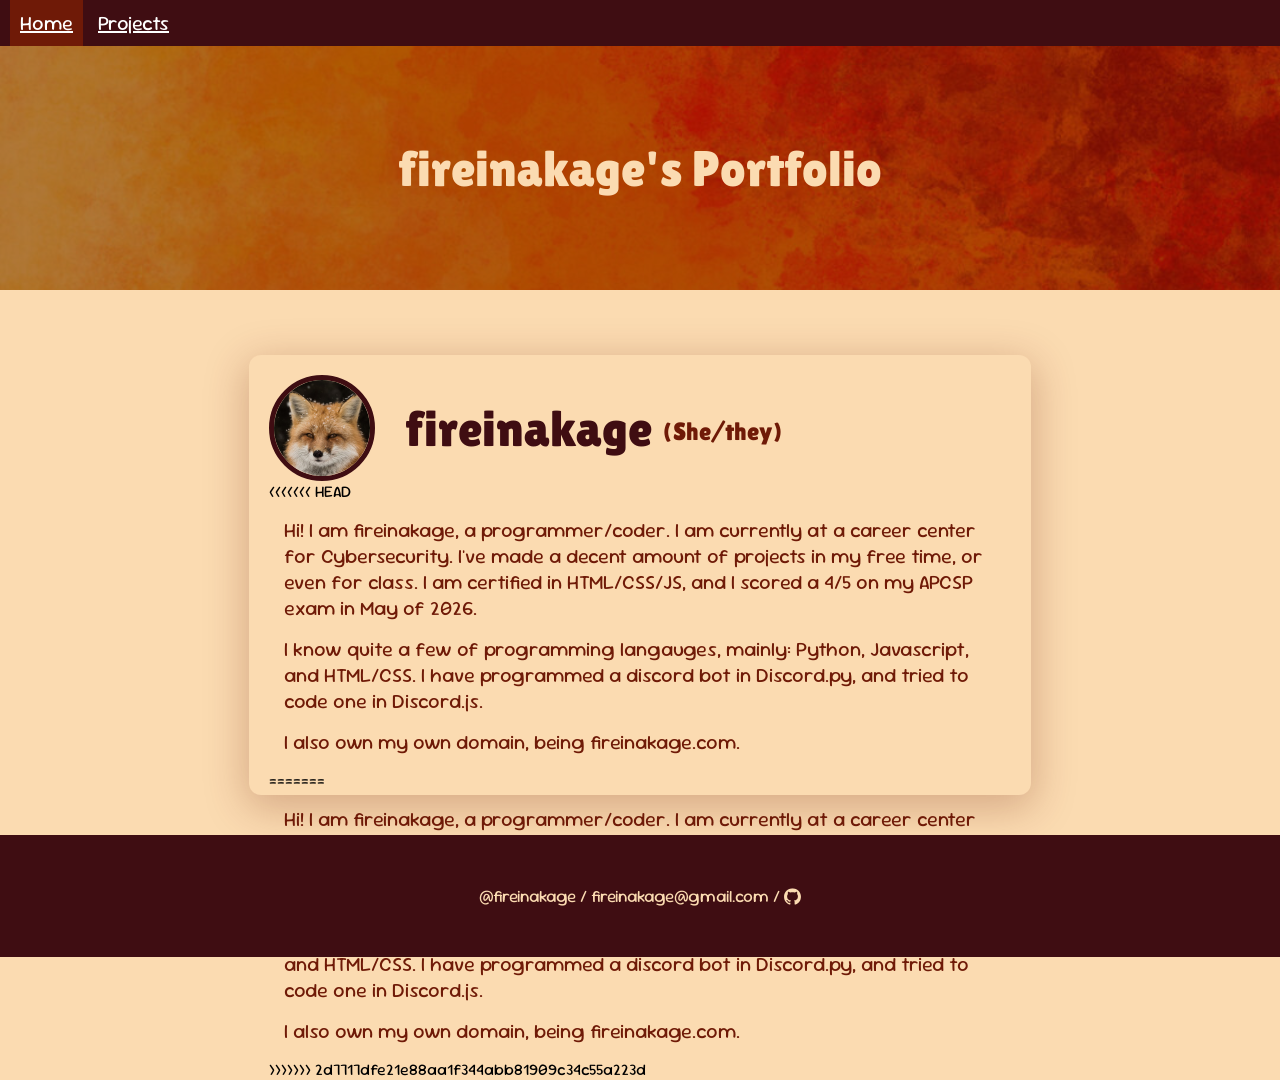
==== commit 93c627a9: "Merge branch 'main' of https://github.com/fireinakage/portfolio" ====
--- a/index.html
+++ b/index.html
@@ -16,16 +16,22 @@
         <h1>fireinakage's Portfolio</h1>
     </div>
     <div id="body">
-        <div id="card">
+        <div id="card" onContextMenu="return false;">
             <div id="top"> 
                 <img src="images/profilepicture.jpg" onContextMenu="return false;" draggable="false" alt="A fox in the snow">
                 <h1>fireinakage</h1>
                 <h1 id="pronouns">(She/they)</h1>
             </div>
             <div>
+<<<<<<< HEAD
                 <p>Hi! I am fireinakage, a programmer/coder. I am currently at a career center for Cybersecurity. I've made a decent amount of projects in my free time, or even for class. I am certified in HTML/CSS/JS, and I scored a 4/5 on my APCSP exam in May of 2026. </p>
                 <p>I know quite a few of programming langauges, mainly: Python, Javascript, and HTML/CSS. I have programmed a discord bot in Discord.py, and tried to code one in Discord.js.</p>
                 <p>I also own my own domain, being fireinakage.com. </p>
+=======
+                <p onContextMenu="return false;">Hi! I am fireinakage, a programmer/coder. I am currently at a career center for Cybersecurity. I've made a decent amount of projects in my free time, or even for class. I am certified in HTML/CSS/JS, and I scored a 4/5 on my APCSP exam in 2025. </p>
+                <p onContextMenu="return false;">I know quite a few of programming langauges, mainly: Python, Javascript, and HTML/CSS. I have programmed a discord bot in Discord.py, and tried to code one in Discord.js.</p>
+                <p onContextMenu="return false;">I also own my own domain, being fireinakage.com. </p>
+>>>>>>> 2d7717dfe21e88aa1f344abb81909c34c55a223d
             </div>
         </div>
     </div>
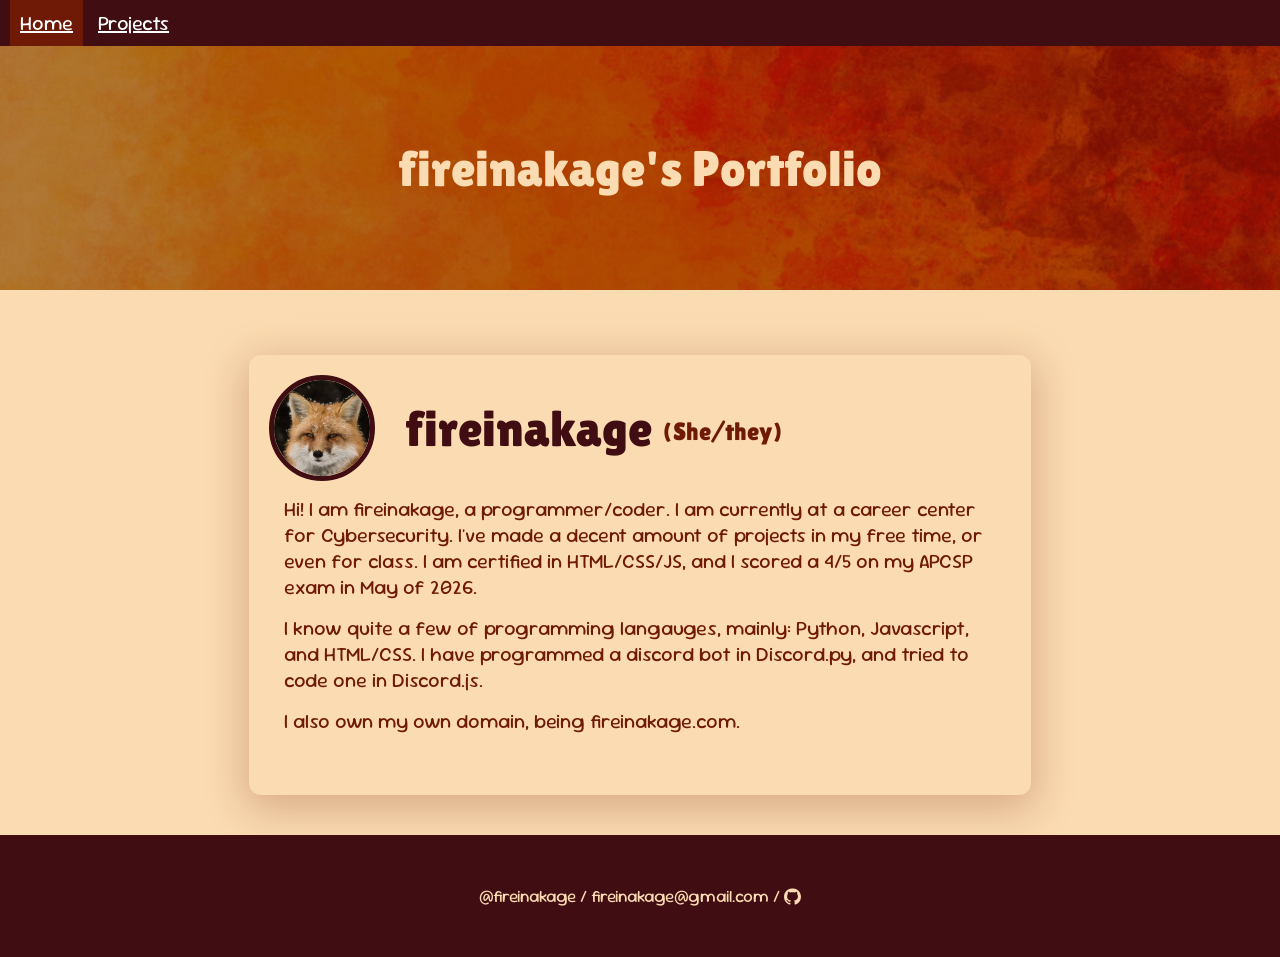
==== commit 520dcee4: "Fix merge conflict and update APCSP exam year in portfolio description" ====
--- a/index.html
+++ b/index.html
@@ -23,15 +23,9 @@
                 <h1 id="pronouns">(She/they)</h1>
             </div>
             <div>
-<<<<<<< HEAD
-                <p>Hi! I am fireinakage, a programmer/coder. I am currently at a career center for Cybersecurity. I've made a decent amount of projects in my free time, or even for class. I am certified in HTML/CSS/JS, and I scored a 4/5 on my APCSP exam in May of 2026. </p>
-                <p>I know quite a few of programming langauges, mainly: Python, Javascript, and HTML/CSS. I have programmed a discord bot in Discord.py, and tried to code one in Discord.js.</p>
-                <p>I also own my own domain, being fireinakage.com. </p>
-=======
-                <p onContextMenu="return false;">Hi! I am fireinakage, a programmer/coder. I am currently at a career center for Cybersecurity. I've made a decent amount of projects in my free time, or even for class. I am certified in HTML/CSS/JS, and I scored a 4/5 on my APCSP exam in 2025. </p>
+                <p onContextMenu="return false;">Hi! I am fireinakage, a programmer/coder. I am currently at a career center for Cybersecurity. I've made a decent amount of projects in my free time, or even for class. I am certified in HTML/CSS/JS, and I scored a 4/5 on my APCSP exam in May of 2026. </p>
                 <p onContextMenu="return false;">I know quite a few of programming langauges, mainly: Python, Javascript, and HTML/CSS. I have programmed a discord bot in Discord.py, and tried to code one in Discord.js.</p>
                 <p onContextMenu="return false;">I also own my own domain, being fireinakage.com. </p>
->>>>>>> 2d7717dfe21e88aa1f344abb81909c34c55a223d
             </div>
         </div>
     </div>
